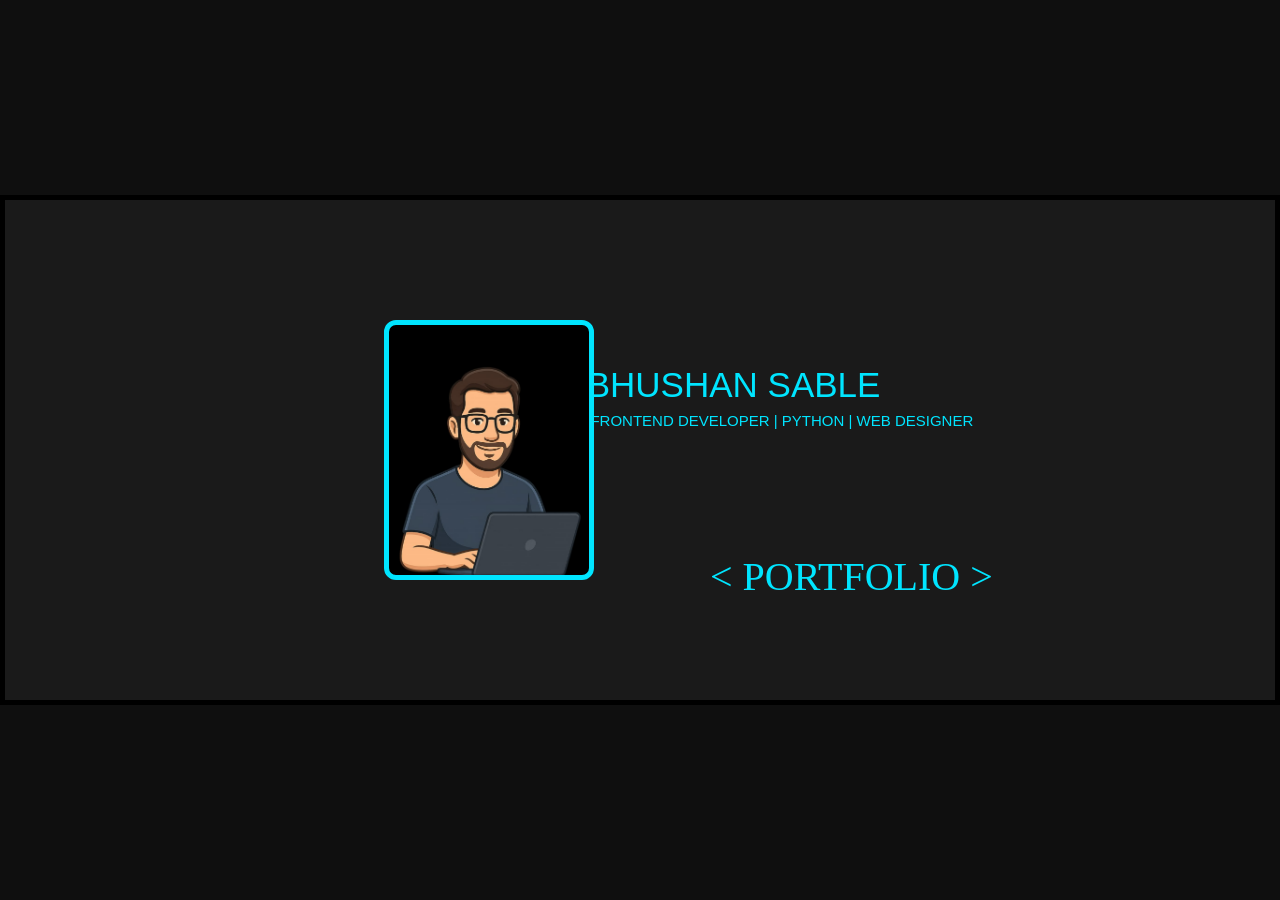
==== index.html @ 34807f57 "Add initial HTML structure and CSS styling for portfolio page - Created index.html with basic layout" ====
<!DOCTYPE html>
<html lang="en">
<head>
    <meta charset="UTF-8">
    <meta name="viewport" content="width=device-width, initial-scale=1.0">
    <title>PORTFOLIO</title>
    <link rel="stylesheet" href="style.css">
</head>
<body>
    <div id="outer">
        <div id="inner"></div>
        <p id="name">BHUSHAN SABLE</p>
        <p id="mywrokname">FRONTEND DEVELOPER | PYTHON | WEB DESIGNER </p>
        <a href="#"> < PORTFOLIO > </PORTFOLIO></a>

    </div>
    
</body>
</html>
---- style.css ----
body{
    display: flex;
    justify-content: center;
    align-items: center;
    height: 100vh;
    margin: 0;
    background-color: #0f0f0f;
}

#outer{
    height: 500px;
    width: 100%;
    border: 5px solid black;
    display: flex;
    justify-content: center;
    align-items: center;
    background-color: #1A1A1A;
}

#inner{
    height: 250px;
    width: 200px;
    border: 5px solid #00E5FF;
    border-radius: 12px;
    position: absolute;
    left: 30%;
    background-color: aqua;
    background-image: url(Image/outere\ logo.jpg);
    background-size: cover;
}

a{
    color: #00E5FF;
    font-size: 40px;
    font-family: impact;
    font-weight: 400px;
    position: absolute;
    left: 710px;
    bottom: 300px;
    text-decoration: none;
}

#name{
    color: #00E5FF;
    font-family: sans-serif;
    position: relative;
    left: 285px;
    top: -65px;
    font-size: 35px;

}
#mywrokname{
    color: #00E5FF;
    font-family: sans-serif;
    position: relative;
    left: -5px;
    top: -30px;
    font-size: 15px;


}
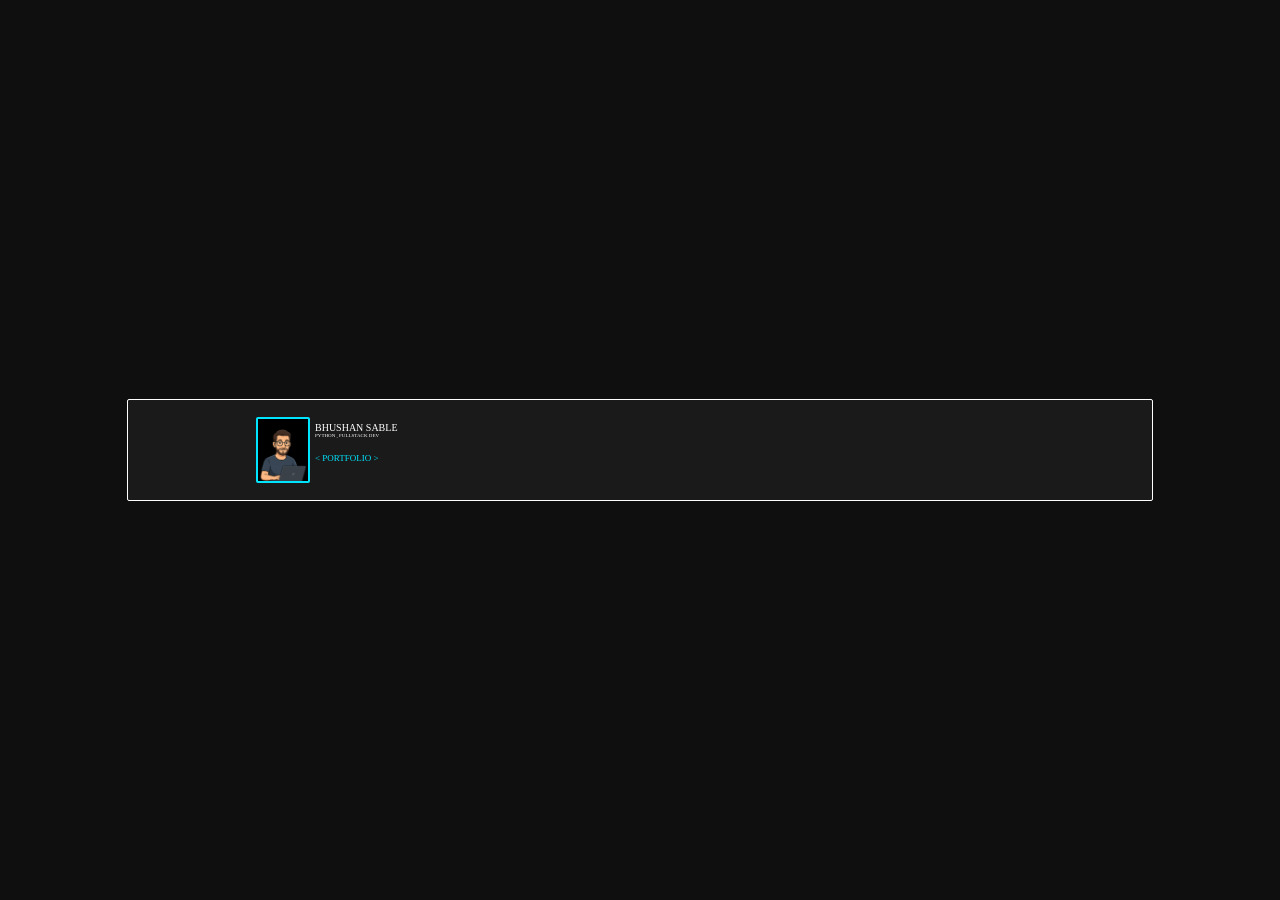
==== commit b05d8514: "Refactor HTML structure and clean up CSS styles for improved layout and readability" ====
--- a/index.html
+++ b/index.html
@@ -3,16 +3,26 @@
 <head>
     <meta charset="UTF-8">
     <meta name="viewport" content="width=device-width, initial-scale=1.0">
-    <title>PORTFOLIO</title>
+    <title>Document</title>
     <link rel="stylesheet" href="style.css">
 </head>
 <body>
-    <div id="outer">
-        <div id="inner"></div>
-        <p id="name">BHUSHAN SABLE</p>
-        <p id="mywrokname">FRONTEND DEVELOPER | PYTHON | WEB DESIGNER </p>
-        <a href="#"> < PORTFOLIO > </PORTFOLIO></a>
+    <div id="main">
+        <div id="outer">
+            <div id="inner">
+                <div id="image">
 
+                </div>
+                
+                <div class="text-box">
+                  <p id="name">BHUSHAN SABLE</p>
+                  <p id="work">PYTHON , FULLSTACK DEV</p>
+                  <p id="link"><a href="Portfolio"> < PORTFOLIO >  </PORTFOLIO></a></p>
+                </div>
+            
+
+            </div>
+        </div>
     </div>
     
 </body>
--- a/style.css
+++ b/style.css
@@ -1,61 +1,83 @@
-body{
+*{
+    color: white;
+    margin: 0%;
+}
+
+#main{
+    height: 100vh;
+    width: 100vw;
+    background-color: #0f0f0f;
     display: flex;
     justify-content: center;
     align-items: center;
-    height: 100vh;
-    margin: 0;
-    background-color: #0f0f0f;
 }
 
 #outer{
-    height: 500px;
-    width: 100%;
-    border: 5px solid black;
+    height: 100px;
+    width: 80vw;
+    border-radius: 2px;
+    border: 0.5px solid white;
+    background-color: #1A1A1A;
     display: flex;
     justify-content: center;
     align-items: center;
-    background-color: #1A1A1A;
+   
 }
+#inner{
+    height: 80px;
+    width: 60vw;
+    display: flex;
+    align-items: center;
 
-#inner{
-    height: 250px;
-    width: 200px;
-    border: 5px solid #00E5FF;
-    border-radius: 12px;
-    position: absolute;
-    left: 30%;
-    background-color: aqua;
+
+}
+#image{
+    height: 62px;
+    width: 50px;
+    border-radius: 2px;
+    border: 2px solid #00E5FF ;
+    background-color: blue;
     background-image: url(Image/outere\ logo.jpg);
     background-size: cover;
 }
 
-a{
-    color: #00E5FF;
-    font-size: 40px;
-    font-family: impact;
-    font-weight: 400px;
-    position: absolute;
-    left: 710px;
-    bottom: 300px;
-    text-decoration: none;
+.text-box {
+    display: flex;
+    flex-direction: column;
+    justify-content: center;
 }
 
 #name{
+    font-size: 10px;
+    align-items: center;
+    position: relative;
+    bottom: 15px;
+    left: 5px;
+}
+
+#work {
+    font-size: 5px;
+    position: relative;
+    bottom: 15px;
+    left: 5px;
+}
+
+#link{
+    font-size: 9px;
+    position: relative;
+    left: 5px;
+   
+}
+a{
+     text-decoration: none;
     color: #00E5FF;
-    font-family: sans-serif;
-    position: relative;
-    left: 285px;
-    top: -65px;
-    font-size: 35px;
+}
 
+@keyframes textColor{
+    from{color:  #00E5FF;}
+    to {color:  red;}
 }
-#mywrokname{
-    color: #00E5FF;
-    font-family: sans-serif;
-    position: relative;
-    left: -5px;
-    top: -30px;
-    font-size: 15px;
 
-
+a:hover{
+      animation:  textColor 1s 0s ease-in infinite;
 }
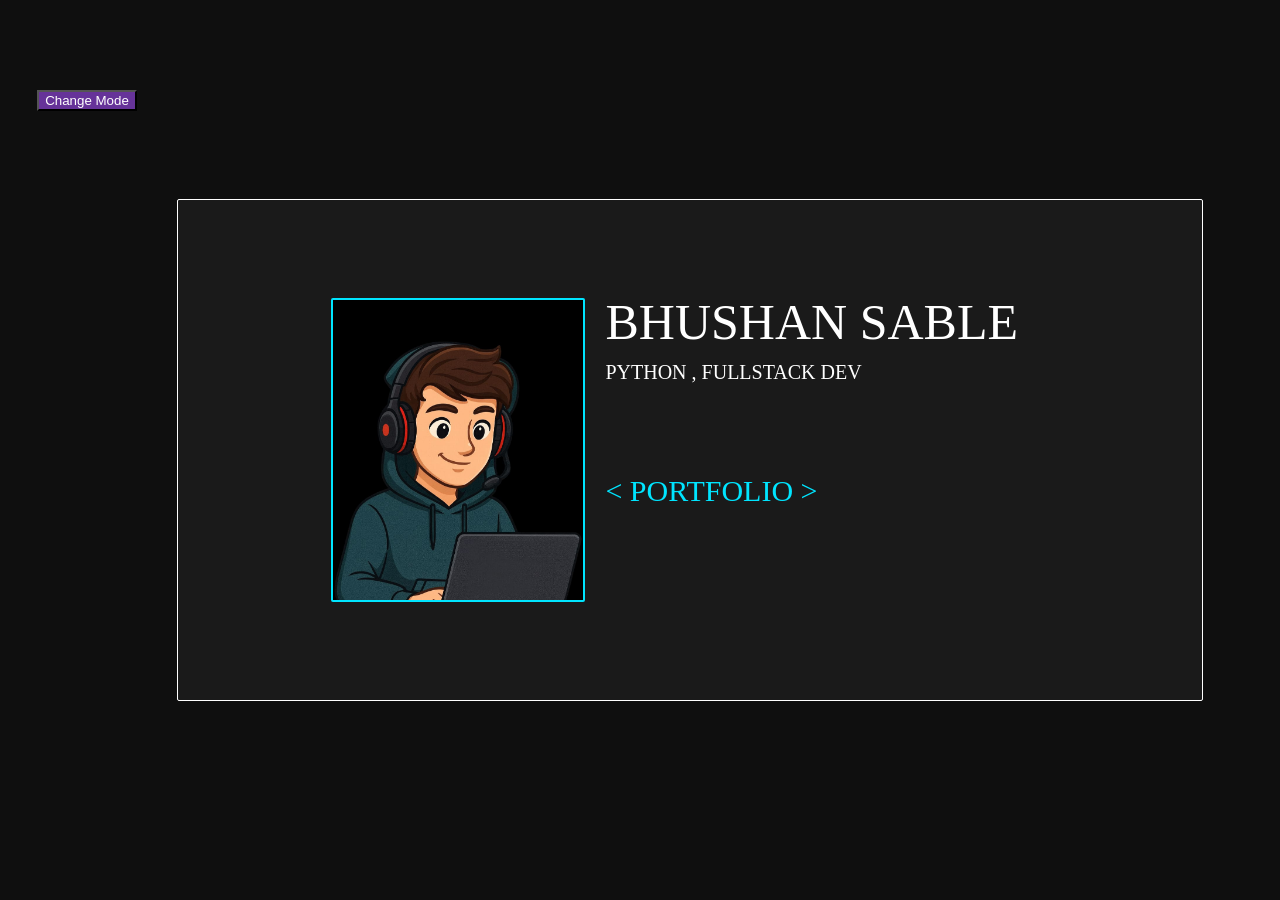
==== commit 5f019ab0: "Add toggle button for light/dark mode functionality and style adjustments" ====
--- a/index.html
+++ b/index.html
@@ -8,6 +8,7 @@
 </head>
 <body>
     <div id="main">
+        <button id="Mode">Change Mode</button>
         <div id="outer">
             <div id="inner">
                 <div id="image">
@@ -24,6 +25,6 @@
             </div>
         </div>
     </div>
-    
+ <script src="fist.js"></script>
 </body>
 </html>
--- a/style.css
+++ b/style.css
@@ -3,18 +3,34 @@
     margin: 0%;
 }
 
+/* this  is the main container */
+
 #main{
     height: 100vh;
-    width: 100vw;
+    width: 100%;
     background-color: #0f0f0f;
     display: flex;
     justify-content: center;
     align-items: center;
 }
 
+
+#Mode{
+    position: relative;
+    bottom:350px;
+    right: 40px;
+    color: white;
+    background-color: rebeccapurple;
+    
+}
+
+
+/*  this is the outer box  */
+
+
 #outer{
-    height: 100px;
-    width: 80vw;
+    height: 500px;
+    width: 80%;
     border-radius: 2px;
     border: 0.5px solid white;
     background-color: #1A1A1A;
@@ -23,56 +39,67 @@
     align-items: center;
    
 }
+
+/*  this is the inner box  */
 #inner{
-    height: 80px;
-    width: 60vw;
+    height: 300px;
+    width: 70%;
     display: flex;
     align-items: center;
 
 
 }
+
+/*  this is the image  */
 #image{
-    height: 62px;
-    width: 50px;
+    height: 300px;
+    width: 250px;
     border-radius: 2px;
     border: 2px solid #00E5FF ;
     background-color: blue;
-    background-image: url(Image/outere\ logo.jpg);
+    background-image: url(Image/new\ outerlogo.jpeg);
     background-size: cover;
 }
 
+/*  this is the text box  */
 .text-box {
     display: flex;
     flex-direction: column;
     justify-content: center;
 }
 
+/*  this is the name, work and link  */
 #name{
-    font-size: 10px;
+    font-size: 50px;
     align-items: center;
     position: relative;
-    bottom: 15px;
-    left: 5px;
+    bottom: 100px;
+    left: 20px;
 }
 
+/*  this is the work  */
 #work {
-    font-size: 5px;
+    font-size: 20px;
     position: relative;
-    bottom: 15px;
-    left: 5px;
+    bottom: 90px;
+    left: 20px;
 }
 
+
+/* this is the link  */
 #link{
-    font-size: 9px;
+    font-size: 30px;
     position: relative;
-    left: 5px;
+    left: 20px;
    
 }
+
+/*  this is A link  */
 a{
      text-decoration: none;
     color: #00E5FF;
 }
-
+/*  this is A link animation  */
 @keyframes textColor{
     from{color:  #00E5FF;}
     to {color:  red;}
@@ -80,4 +107,78 @@
 
 a:hover{
       animation:  textColor 1s 0s ease-in infinite;
+}
+
+
+/*  start of media query  */
+
+@media (max-width: 480px) {
+
+#Mode {
+       display: none;
+    }
+    
+#outer {
+    height: 100%;
+    width: 80%;
+    border-radius: 2px;
+    border: 0.5px solid white;
+    background-color: #1A1A1A;
+    display: flex;
+    justify-content: center;
+    align-items: center;
+}
+
+
+#inner {
+    height: 90%;
+    width: 90%;
+    display: flex;
+    align-items: center;
+}
+
+
+#image {
+    height: 280px;
+    width: 600px;
+    position: relative;
+    bottom: 200px;
+    left: 30px;
+    border-radius: 2px;
+    border: 2px solid #00E5FF;
+    background-color: blue;
+    background-size: cover;
+    padding-right: 200px;
+}
+
+.text-box {
+    display: flex;
+    justify-content: center;
+    position: relative;
+    top: 160px;
+    height: 400px;
+    width: 100%;
+    right: 180px;
+}
+
+#name {
+        position: relative;
+        top: 1px;
+        font-size: 40px;
+    }
+
+
+#work {
+    font-size: 20px;
+    position: relative;
+    top: 10px;
+    right: 70px;
+}
+
+#link {
+    font-size: 40px;
+    position: relative;
+    top: 20px;
+    right: 180px;
+}
 }
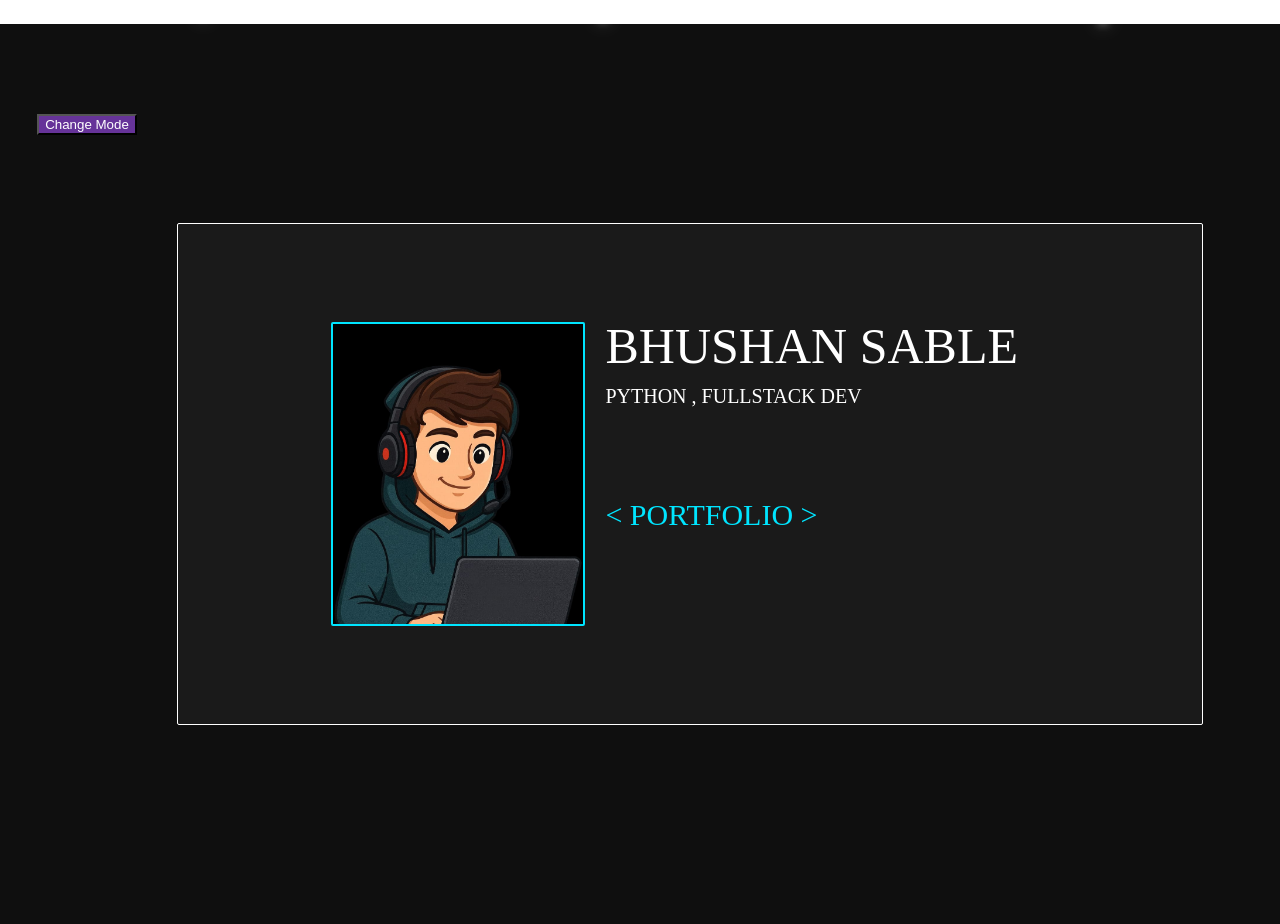
==== commit 1f3a4282: "Add shooting star animations and update mode toggle functionality" ====
--- a/index.html
+++ b/index.html
@@ -7,7 +7,12 @@
     <link rel="stylesheet" href="style.css">
 </head>
 <body>
+    <div id="star1"></div>
+    <div id="star2"></div>
+    <div id="star3"></div>
+    <div id="star4"></div>
     <div id="main">
+       
         <button id="Mode">Change Mode</button>
         <div id="outer">
             <div id="inner">
--- a/style.css
+++ b/style.css
@@ -2,6 +2,70 @@
     color: white;
     margin: 0%;
 }
+
+@keyframes shootingstar {
+    to{transform: translate(300px,800px)}
+}
+
+#star1{
+    height: 6px;
+    width: 6px;
+    border-radius: 50%;
+    box-shadow: 0 0 10px white, 0 0 20px white;
+    background-color: white;
+    position: relative;
+    top: 1px;
+    animation:shootingstar 1.5s 0s linear infinite;
+}
+
+@keyframes shootingstar1 {
+    to{transform: translate(300px,800px)}
+}
+#star2{
+    height: 6px;
+    width: 6px;
+    border-radius: 50%;
+    box-shadow: 0 0 10px white, 0 0 20px white;
+    background-color: white;
+    position: relative;
+    top: 5px;
+    left: 200px;
+    animation:shootingstar1 1.5s 2s linear infinite;
+}
+
+@keyframes shootingstar2 {
+    to{transform: translate(300px,800px)}
+}
+
+#star3{
+    height: 6px;
+    width: 6px;
+    border-radius: 50%;
+    box-shadow: 0 0 10px white, 0 0 20px white;
+    background-color: white;
+    position: relative;
+    top: 2px;
+    left: 600px;
+    animation:shootingstar2 1.5s 4s linear infinite;
+}
+
+@keyframes shootingstar3 {
+    to{transform: translate(300px,800px)}
+}
+#star4{
+    height: 6px;
+    width: 6px;
+    border-radius: 50%;
+    box-shadow: 0 0 10px white, 0 0 20px white;
+    background-color: white;
+    position: relative;
+    top: -1px;
+    left: 1100px;
+    animation:shootingstar 1.5s 6s linear infinite;
+}
+
+
+
 
 /* this  is the main container */
 
@@ -108,6 +172,7 @@
 a:hover{
       animation:  textColor 1s 0s ease-in infinite;
 }
+
 
 
 /*  start of media query  */
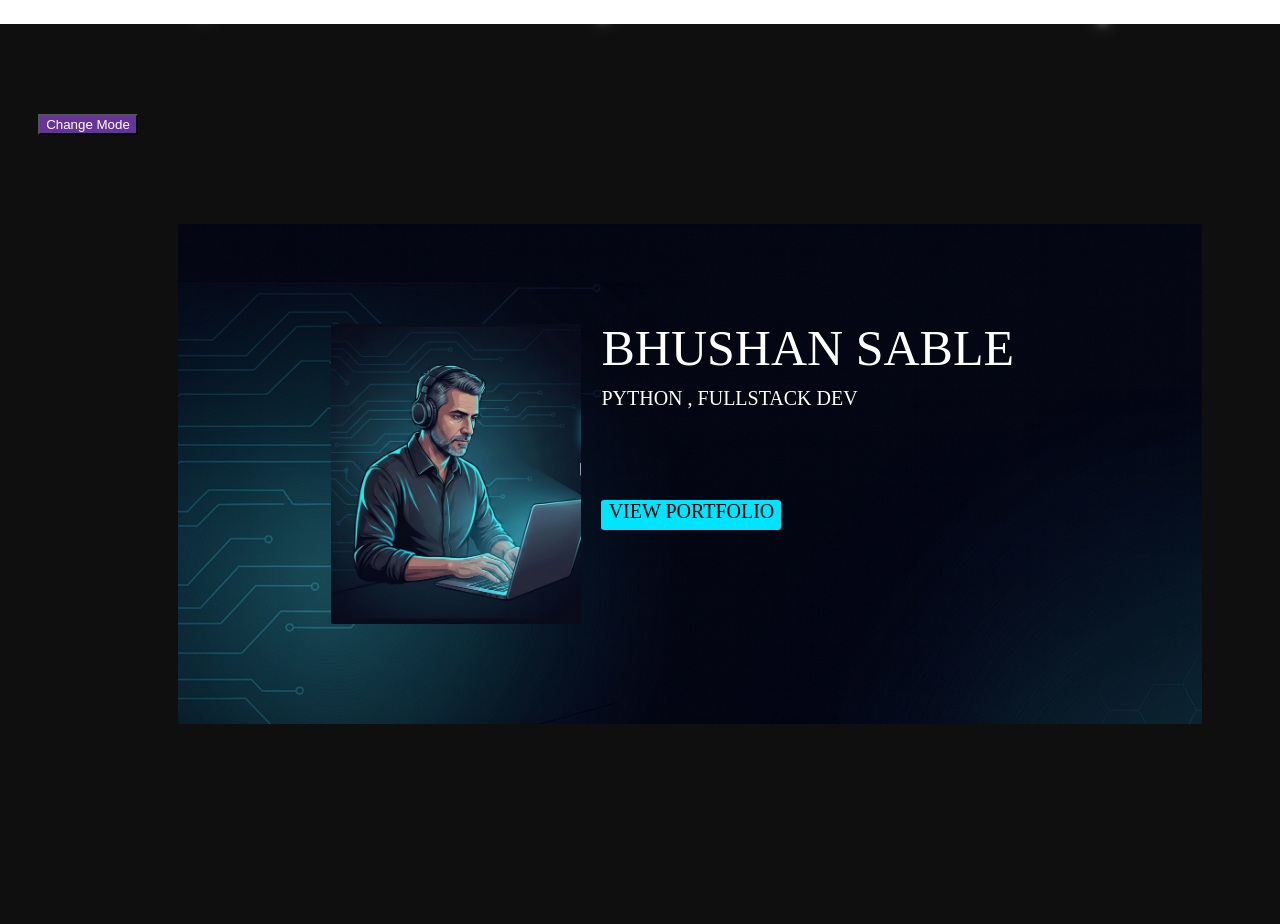
==== commit 2973aa16: "Refactor code structure for improved readability and maintainability" ====
--- a/index.html
+++ b/index.html
@@ -23,7 +23,7 @@
                 <div class="text-box">
                   <p id="name">BHUSHAN SABLE</p>
                   <p id="work">PYTHON , FULLSTACK DEV</p>
-                  <p id="link"><a href="Portfolio"> < PORTFOLIO >  </PORTFOLIO></a></p>
+                  <div id="link"><a href="Portfolio"> VIEW PORTFOLIO   </PORTFOLIO></a></div>
                 </div>
             
 
--- a/style.css
+++ b/style.css
@@ -15,7 +15,7 @@
     background-color: white;
     position: relative;
     top: 1px;
-    animation:shootingstar 1.5s 0s linear infinite;
+    animation:shootingstar 1.5s 1s linear infinite;
 }
 
 @keyframes shootingstar1 {
@@ -30,7 +30,7 @@
     position: relative;
     top: 5px;
     left: 200px;
-    animation:shootingstar1 1.5s 2s linear infinite;
+    animation:shootingstar1 1.5s 6s linear infinite;
 }
 
 @keyframes shootingstar2 {
@@ -61,7 +61,7 @@
     position: relative;
     top: -1px;
     left: 1100px;
-    animation:shootingstar 1.5s 6s linear infinite;
+    animation:shootingstar 1.5s 2s linear infinite;
 }
 
 
@@ -96,11 +96,13 @@
     height: 500px;
     width: 80%;
     border-radius: 2px;
-    border: 0.5px solid white;
+  
     background-color: #1A1A1A;
     display: flex;
     justify-content: center;
     align-items: center;
+    background-image: url(Image/file_00000000d5f871fa9829c1c8d297de5d.png);
+    background-size: cover;
    
 }
 
@@ -119,9 +121,9 @@
     height: 300px;
     width: 250px;
     border-radius: 2px;
-    border: 2px solid #00E5FF ;
+   
     background-color: blue;
-    background-image: url(Image/new\ outerlogo.jpeg);
+    background-image: url(Image/IMG_20251208_215721.jpg);
     background-size: cover;
 }
 
@@ -152,16 +154,22 @@
 
 /* this is the link  */
 #link{
-    font-size: 30px;
+    font-size: 20px;
     position: relative;
     left: 20px;
+    height: 30px;
+    width: 180px;
+    border-radius: 3px;
+    background-color: #00E5FF;
+    text-align: center;
+
    
 }
 
 /*  this is A link  */
 a{
      text-decoration: none;
-    color: #00E5FF;
+    color: black;
 }
 /*  this is A link animation  */
 @keyframes textColor{
@@ -178,10 +186,16 @@
 /*  start of media query  */
 
 @media (max-width: 480px) {
-
+    html, body {
+    overflow: hidden;
+}
+#outer {
+    overflow: hidden;
+}
 #Mode {
        display: none;
     }
+
     
 #outer {
     height: 100%;
@@ -220,7 +234,7 @@
     display: flex;
     justify-content: center;
     position: relative;
-    top: 160px;
+    top: 100px;
     height: 400px;
     width: 100%;
     right: 180px;
@@ -241,9 +255,12 @@
 }
 
 #link {
-    font-size: 40px;
+    font-size: 20px;
     position: relative;
     top: 20px;
     right: 180px;
+    height: 30px;
+    width: 170px;
+    
 }
 }
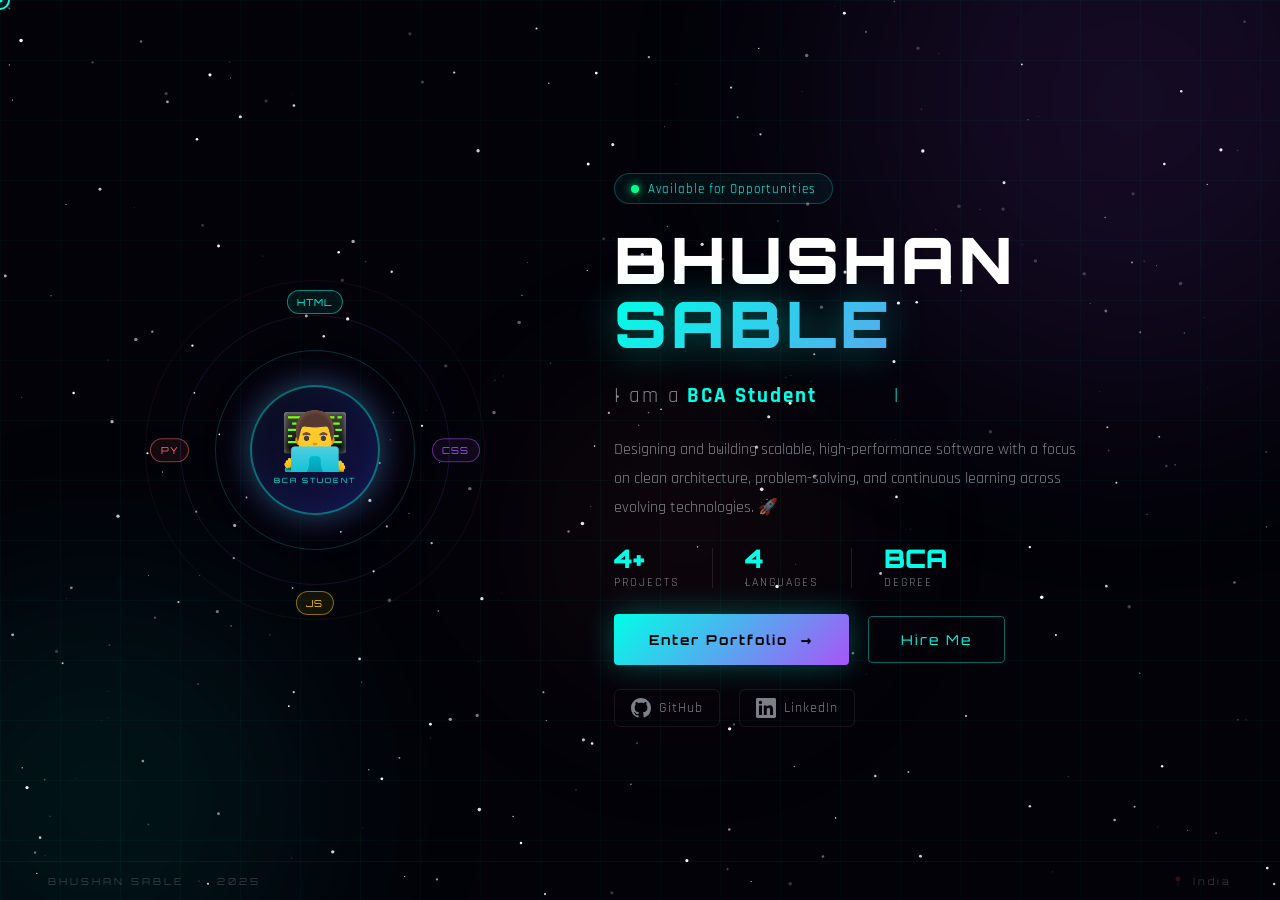
==== commit 8bfaa7e0: "change fill name" ====
--- a/index.html
+++ b/index.html
@@ -1,35 +1,136 @@
 <!DOCTYPE html>
 <html lang="en">
 <head>
-    <meta charset="UTF-8">
-    <meta name="viewport" content="width=device-width, initial-scale=1.0">
-    <title>Document</title>
-    <link rel="stylesheet" href="style.css">
+<meta charset="UTF-8">
+<meta name="viewport" content="width=device-width, initial-scale=1.0">
+<title>Bhushan Sable</title>
+<link href="https://fonts.googleapis.com/css2?family=Orbitron:wght@400;700;900&family=Rajdhani:wght@300;400;600;700&display=swap" rel="stylesheet">
+<link rel="stylesheet" href="landing.css">
 </head>
 <body>
-    <div id="star1"></div>
-    <div id="star2"></div>
-    <div id="star3"></div>
-    <div id="star4"></div>
-    <div id="main">
-       
-        <button id="Mode">Change Mode</button>
-        <div id="outer">
-            <div id="inner">
-                <div id="image">
 
-                </div>
-                
-                <div class="text-box">
-                  <p id="name">BHUSHAN SABLE</p>
-                  <p id="work">PYTHON , FULLSTACK DEV</p>
-                  <div id="link"><a href="Portfolio"> VIEW PORTFOLIO   </PORTFOLIO></a></div>
-                </div>
-            
+<!-- Custom Cursor -->
+<div id="cursor"></div>
+<div id="cursor-dot"></div>
 
-            </div>
-        </div>
+<!-- Star Canvas -->
+<canvas id="starfield"></canvas>
+
+<!-- Nebula Blobs -->
+<div class="nebula n1"></div>
+<div class="nebula n2"></div>
+<div class="nebula n3"></div>
+
+<!-- Grid Overlay -->
+<div class="grid-overlay"></div>
+
+<!-- Floating Particles -->
+<div class="particles" id="particles"></div>
+
+<!-- ═══ MAIN CONTENT ═══ -->
+<main class="landing-main">
+
+  <!-- LEFT: Avatar / Visual -->
+  <div class="left-col">
+    <div class="avatar-container">
+      <div class="orbit-ring ring1"></div>
+      <div class="orbit-ring ring2"></div>
+      <div class="orbit-ring ring3"></div>
+      <div class="avatar-glow"></div>
+      <div class="avatar-box">
+        <div class="avatar-emoji">👨‍💻</div>
+        <div class="avatar-label">BCA STUDENT</div>
+      </div>
+      <!-- Orbiting Badges -->
+      <div class="badge b1">HTML</div>
+      <div class="badge b2">CSS</div>
+      <div class="badge b3">JS</div>
+      <div class="badge b4">PY</div>
     </div>
- <script src="fist.js"></script>
+  </div>
+
+  <!-- RIGHT: Text Content -->
+  <div class="right-col">
+
+    <!-- Status Badge -->
+    <div class="status-badge">
+      <span class="pulse-dot"></span>
+      Available for Opportunities
+    </div>
+
+    <!-- Name -->
+    <h1 class="name-title">
+      <span class="name-line">BHUSHAN</span>
+      <span class="name-line accent">SABLE</span>
+    </h1>
+
+    <!-- Animated Role -->
+    <div class="role-wrapper">
+      <span class="role-static">I am a </span>
+      <span class="role-dynamic" id="roleText"></span>
+      <span class="cursor-blink">|</span>
+    </div>
+
+    <!-- Description -->
+    <p class="desc">
+     Designing and building scalable, high-performance software with a focus on clean architecture, problem-solving, and continuous learning across evolving technologies. 🚀
+    </p>
+
+    <!-- Stats Row -->
+    <div class="stats-row">
+      <div class="stat">
+        <span class="stat-num">4+</span>
+        <span class="stat-label">Projects</span>
+      </div>
+      <div class="stat-divider"></div>
+      <div class="stat">
+        <span class="stat-num">4</span>
+        <span class="stat-label">Languages</span>
+      </div>
+      <div class="stat-divider"></div>
+      <div class="stat">
+        <span class="stat-num">BCA</span>
+        <span class="stat-label">Degree</span>
+      </div>
+    </div>
+
+    <!-- CTA Buttons -->
+    <div class="cta-row">
+      <a href="main.html" class="btn-primary" id="enterBtn">
+        <span class="btn-text">Enter Portfolio</span>
+        <span class="btn-icon">→</span>
+        <div class="btn-shine"></div>
+      </a>
+      <a href="mailto:bhushansable9876@gmail.com" class="btn-secondary">
+        Hire Me
+      </a>
+    </div>
+
+    <!-- Social Links -->
+    <div class="socials">
+      <a href="https://github.com/bhushansable" target="_blank" class="social-link">
+        <svg width="20" height="20" viewBox="0 0 24 24" fill="currentColor">
+          <path d="M12 0C5.37 0 0 5.37 0 12c0 5.31 3.435 9.795 8.205 11.385.6.105.825-.255.825-.57 0-.285-.015-1.23-.015-2.235-3.015.555-3.795-.735-4.035-1.41-.135-.345-.72-1.41-1.23-1.695-.42-.225-1.02-.78-.015-.795.945-.015 1.62.87 1.845 1.23 1.08 1.815 2.805 1.305 3.495.99.105-.78.42-1.305.765-1.605-2.67-.3-5.46-1.335-5.46-5.925 0-1.305.465-2.385 1.23-3.225-.12-.3-.54-1.53.12-3.18 0 0 1.005-.315 3.3 1.23.96-.27 1.98-.405 3-.405s2.04.135 3 .405c2.295-1.56 3.3-1.23 3.3-1.23.66 1.65.24 2.88.12 3.18.765.84 1.23 1.905 1.23 3.225 0 4.605-2.805 5.625-5.475 5.925.435.375.81 1.095.81 2.22 0 1.605-.015 2.895-.015 3.3 0 .315.225.69.825.57A12.02 12.02 0 0 0 24 12c0-6.63-5.37-12-12-12z"/>
+        </svg>
+        GitHub
+      </a>
+      <a href="https://www.linkedin.com/in/bhushan-sable-937256384?utm_source=share_via&utm_content=profile&utm_medium=member_android" target="_blank" class="social-link">
+        <svg width="20" height="20" viewBox="0 0 24 24" fill="currentColor">
+          <path d="M20.447 20.452h-3.554v-5.569c0-1.328-.027-3.037-1.852-3.037-1.853 0-2.136 1.445-2.136 2.939v5.667H9.351V9h3.414v1.561h.046c.477-.9 1.637-1.85 3.37-1.85 3.601 0 4.267 2.37 4.267 5.455v6.286zM5.337 7.433a2.062 2.062 0 0 1-2.063-2.065 2.064 2.064 0 1 1 2.063 2.065zm1.782 13.019H3.555V9h3.564v11.452zM22.225 0H1.771C.792 0 0 .774 0 1.729v20.542C0 23.227.792 24 1.771 24h20.451C23.2 24 24 23.227 24 22.271V1.729C24 .774 23.2 0 22.222 0h.003z"/>
+        </svg>
+        LinkedIn
+      </a>
+    </div>
+
+  </div>
+</main>
+
+<!-- Bottom Bar -->
+<div class="bottom-bar">
+  <span>BHUSHAN SABLE &nbsp;·&nbsp; 2025</span>
+  <span class="location">📍 India</span>
+</div>
+
+<script src="landing.js"></script>
 </body>
 </html>
--- a/landing.css
+++ b/landing.css
@@ -0,0 +1,645 @@
+/* ════════════════════════════════════
+   BHUSHAN SABLE — LANDING PAGE
+   landing.css
+════════════════════════════════════ */
+
+:root {
+  --accent:  #00ffe7;
+  --accent2: #a855f7;
+  --accent3: #ff6b6b;
+  --bg:      #020208;
+  --bg2:     #080818;
+  --text:    #e2e8f0;
+  --text-dim: rgba(226,232,240,0.55);
+}
+
+*, *::before, *::after {
+  margin: 0; padding: 0;
+  box-sizing: border-box;
+}
+
+html, body {
+  width: 100%; height: 100%;
+  overflow: hidden;
+}
+
+body {
+  background: var(--bg);
+  color: var(--text);
+  font-family: 'Rajdhani', sans-serif;
+  cursor: none;
+}
+
+/* ── CURSOR ── */
+#cursor {
+  position: fixed;
+  width: 20px; height: 20px;
+  border: 2px solid var(--accent);
+  border-radius: 50%;
+  pointer-events: none;
+  z-index: 9999;
+  transform: translate(-50%,-50%);
+  transition: transform 0.15s ease, background 0.2s, width 0.2s, height 0.2s;
+}
+#cursor-dot {
+  position: fixed;
+  width: 5px; height: 5px;
+  background: var(--accent);
+  border-radius: 50%;
+  pointer-events: none;
+  z-index: 9999;
+  transform: translate(-50%,-50%);
+  box-shadow: 0 0 8px var(--accent);
+}
+
+/* ── STARFIELD ── */
+#starfield {
+  position: fixed;
+  inset: 0;
+  z-index: 0;
+  pointer-events: none;
+}
+
+/* ── NEBULAS ── */
+.nebula {
+  position: fixed;
+  border-radius: 50%;
+  filter: blur(90px);
+  pointer-events: none;
+  z-index: 0;
+}
+.n1 {
+  width: 700px; height: 700px;
+  background: radial-gradient(circle, rgba(168,85,247,0.15), transparent);
+  top: -250px; right: -200px;
+}
+.n2 {
+  width: 500px; height: 500px;
+  background: radial-gradient(circle, rgba(0,255,231,0.10), transparent);
+  bottom: -150px; left: -150px;
+}
+.n3 {
+  width: 350px; height: 350px;
+  background: radial-gradient(circle, rgba(255,107,107,0.08), transparent);
+  top: 40%; left: 40%;
+}
+
+/* ── GRID OVERLAY ── */
+.grid-overlay {
+  position: fixed;
+  inset: 0;
+  z-index: 1;
+  background-image:
+    linear-gradient(rgba(0,255,231,0.03) 1px, transparent 1px),
+    linear-gradient(90deg, rgba(0,255,231,0.03) 1px, transparent 1px);
+  background-size: 60px 60px;
+  pointer-events: none;
+}
+
+/* ── PARTICLES ── */
+.particles {
+  position: fixed;
+  inset: 0;
+  z-index: 1;
+  pointer-events: none;
+}
+.particle {
+  position: absolute;
+  border-radius: 50%;
+  animation: particle-float linear infinite;
+  opacity: 0;
+}
+@keyframes particle-float {
+  0%   { transform: translateY(100vh) scale(0); opacity: 0; }
+  10%  { opacity: 1; }
+  90%  { opacity: 0.6; }
+  100% { transform: translateY(-10vh) scale(1); opacity: 0; }
+}
+
+/* ── MAIN LAYOUT ── */
+.landing-main {
+  position: relative;
+  z-index: 10;
+  width: 100%;
+  height: 100vh;
+  display: grid;
+  grid-template-columns: 1fr 1.2fr;
+  align-items: center;
+  max-width: 1300px;
+  margin: 0 auto;
+  padding: 2rem 4rem;
+  gap: 3rem;
+}
+
+/* ════════════════════════════════════
+   LEFT COL — AVATAR
+════════════════════════════════════ */
+.left-col {
+  display: flex;
+  justify-content: center;
+  align-items: center;
+}
+
+.avatar-container {
+  position: relative;
+  width: 340px;
+  height: 340px;
+  display: flex;
+  align-items: center;
+  justify-content: center;
+}
+
+/* Orbit Rings */
+.orbit-ring {
+  position: absolute;
+  border-radius: 50%;
+  border: 1px solid rgba(0,255,231,0.12);
+  animation: ring-spin linear infinite;
+}
+.ring1 { width: 200px; height: 200px; animation-duration: 12s; border-color: rgba(0,255,231,0.2); }
+.ring2 { width: 270px; height: 270px; animation-duration: 20s; animation-direction: reverse; border-color: rgba(168,85,247,0.15); }
+.ring3 { width: 340px; height: 340px; animation-duration: 30s; border-color: rgba(255,107,107,0.08); }
+
+@keyframes ring-spin {
+  from { transform: rotate(0deg); }
+  to   { transform: rotate(360deg); }
+}
+
+/* Avatar Box */
+.avatar-glow {
+  position: absolute;
+  width: 140px; height: 140px;
+  border-radius: 50%;
+  background: radial-gradient(circle, rgba(0,255,231,0.3), rgba(168,85,247,0.2), transparent);
+  filter: blur(20px);
+  animation: glow-pulse 3s ease-in-out infinite alternate;
+}
+@keyframes glow-pulse {
+  from { transform: scale(1);   opacity: 0.7; }
+  to   { transform: scale(1.3); opacity: 1;   }
+}
+
+.avatar-box {
+  position: relative;
+  width: 130px; height: 130px;
+  border-radius: 50%;
+  background: linear-gradient(135deg, #0a0a1a, #12124a);
+  border: 2px solid rgba(0,255,231,0.4);
+  display: flex;
+  flex-direction: column;
+  align-items: center;
+  justify-content: center;
+  gap: 4px;
+  box-shadow:
+    0 0 30px rgba(0,255,231,0.2),
+    0 0 60px rgba(168,85,247,0.1),
+    inset 0 0 30px rgba(0,255,231,0.05);
+  animation: avatar-float 5s ease-in-out infinite;
+  z-index: 5;
+}
+@keyframes avatar-float {
+  0%,100% { transform: translateY(0); }
+  50%     { transform: translateY(-15px); }
+}
+
+.avatar-emoji { font-size: 3.5rem; line-height: 1; }
+.avatar-label {
+  font-family: 'Orbitron', monospace;
+  font-size: 0.45rem;
+  letter-spacing: 2px;
+  color: var(--accent);
+  text-align: center;
+}
+
+/* Orbiting Skill Badges */
+.badge {
+  position: absolute;
+  font-family: 'Orbitron', monospace;
+  font-size: 0.6rem;
+  letter-spacing: 1px;
+  padding: 0.3rem 0.6rem;
+  border-radius: 20px;
+  border: 1px solid rgba(0,255,231,0.4);
+  background: rgba(0,255,231,0.08);
+  color: var(--accent);
+  white-space: nowrap;
+  pointer-events: none;
+}
+.b1 { top: 10px;  left: 50%; transform: translateX(-50%); border-color: rgba(0,255,231,0.5); }
+.b2 { right: 5px; top: 50%;  transform: translateY(-50%); border-color: rgba(168,85,247,0.5); color: var(--accent2); background: rgba(168,85,247,0.08); }
+.b3 { bottom: 5px; left: 50%; transform: translateX(-50%); border-color: rgba(255,200,0,0.5);  color: #ffc800; background: rgba(255,200,0,0.08); }
+.b4 { left: 5px; top: 50%; transform: translateY(-50%); border-color: rgba(255,107,107,0.5); color: var(--accent3); background: rgba(255,107,107,0.08); }
+
+/* ════════════════════════════════════
+   RIGHT COL — TEXT
+════════════════════════════════════ */
+.right-col {
+  display: flex;
+  flex-direction: column;
+  gap: 1.5rem;
+}
+
+/* Status Badge */
+.status-badge {
+  display: inline-flex;
+  align-items: center;
+  gap: 0.6rem;
+  padding: 0.4rem 1rem;
+  border: 1px solid rgba(0,255,231,0.25);
+  border-radius: 30px;
+  font-size: 0.8rem;
+  letter-spacing: 1px;
+  color: var(--accent);
+  width: fit-content;
+  background: rgba(0,255,231,0.05);
+  animation: fadeSlideIn 0.8s ease both 0.2s;
+}
+.pulse-dot {
+  width: 8px; height: 8px;
+  border-radius: 50%;
+  background: #00ff88;
+  box-shadow: 0 0 8px #00ff88;
+  animation: pulse-dot 1.5s ease-in-out infinite;
+}
+@keyframes pulse-dot {
+  0%,100% { transform: scale(1); opacity: 1; }
+  50%     { transform: scale(1.5); opacity: 0.6; }
+}
+
+/* Name */
+.name-title {
+  display: flex;
+  flex-direction: column;
+  line-height: 1;
+  animation: fadeSlideIn 0.8s ease both 0.4s;
+}
+.name-line {
+  font-family: 'Orbitron', monospace;
+  font-size: clamp(2.8rem, 5vw, 5rem);
+  font-weight: 900;
+  letter-spacing: 4px;
+  color: #fff;
+}
+.name-line.accent {
+  background: linear-gradient(135deg, var(--accent), var(--accent2));
+  -webkit-background-clip: text;
+  -webkit-text-fill-color: transparent;
+  background-clip: text;
+  filter: drop-shadow(0 0 20px rgba(0,255,231,0.4));
+}
+
+/* Role Typing */
+.role-wrapper {
+  display: flex;
+  align-items: center;
+  gap: 0.4rem;
+  font-size: 1.3rem;
+  letter-spacing: 2px;
+  color: var(--text-dim);
+  animation: fadeSlideIn 0.8s ease both 0.6s;
+  min-height: 2rem;
+}
+.role-static { color: var(--text-dim); }
+.role-dynamic {
+  color: var(--accent);
+  font-weight: 700;
+  min-width: 200px;
+}
+.cursor-blink {
+  color: var(--accent);
+  animation: blink 1s step-end infinite;
+}
+@keyframes blink {
+  0%,100% { opacity: 1; }
+  50%     { opacity: 0; }
+}
+
+/* Description */
+.desc {
+  font-size: 1rem;
+  color: var(--text-dim);
+  line-height: 1.8;
+  max-width: 480px;
+  animation: fadeSlideIn 0.8s ease both 0.7s;
+}
+
+/* Stats */
+.stats-row {
+  display: flex;
+  align-items: center;
+  gap: 2rem;
+  animation: fadeSlideIn 0.8s ease both 0.8s;
+}
+.stat {
+  display: flex;
+  flex-direction: column;
+  gap: 0.2rem;
+}
+.stat-num {
+  font-family: 'Orbitron', monospace;
+  font-size: 1.6rem;
+  font-weight: 900;
+  color: var(--accent);
+  line-height: 1;
+}
+.stat-label {
+  font-size: 0.75rem;
+  letter-spacing: 2px;
+  color: var(--text-dim);
+  text-transform: uppercase;
+}
+.stat-divider {
+  width: 1px;
+  height: 40px;
+  background: rgba(255,255,255,0.1);
+}
+
+/* CTA Buttons */
+.cta-row {
+  display: flex;
+  align-items: center;
+  gap: 1.2rem;
+  animation: fadeSlideIn 0.8s ease both 0.9s;
+  flex-wrap: wrap;
+}
+
+.btn-primary {
+  position: relative;
+  display: inline-flex;
+  align-items: center;
+  gap: 0.8rem;
+  padding: 0.9rem 2.2rem;
+  background: linear-gradient(135deg, var(--accent), var(--accent2));
+  color: #000;
+  font-family: 'Orbitron', monospace;
+  font-size: 0.85rem;
+  font-weight: 700;
+  letter-spacing: 2px;
+  text-decoration: none;
+  border-radius: 4px;
+  overflow: hidden;
+  cursor: none;
+  transition: transform 0.3s ease, box-shadow 0.3s ease;
+  box-shadow: 0 0 30px rgba(0,255,231,0.3);
+}
+.btn-primary:hover {
+  transform: translateY(-3px) scale(1.04);
+  box-shadow: 0 10px 40px rgba(0,255,231,0.5);
+}
+.btn-shine {
+  position: absolute;
+  top: 0; left: -100%;
+  width: 60%; height: 100%;
+  background: linear-gradient(90deg, transparent, rgba(255,255,255,0.3), transparent);
+  animation: shine 3s ease-in-out infinite;
+}
+@keyframes shine {
+  0%   { left: -100%; }
+  50%  { left: 150%; }
+  100% { left: 150%; }
+}
+.btn-icon {
+  font-size: 1.1rem;
+  transition: transform 0.3s;
+}
+.btn-primary:hover .btn-icon { transform: translateX(4px); }
+
+.btn-secondary {
+  display: inline-flex;
+  align-items: center;
+  padding: 0.9rem 2rem;
+  border: 1.5px solid rgba(0,255,231,0.4);
+  color: var(--accent);
+  font-family: 'Orbitron', monospace;
+  font-size: 0.85rem;
+  letter-spacing: 2px;
+  text-decoration: none;
+  border-radius: 4px;
+  cursor: none;
+  transition: all 0.3s ease;
+  position: relative;
+  overflow: hidden;
+}
+.btn-secondary::before {
+  content: '';
+  position: absolute;
+  inset: 0;
+  background: rgba(0,255,231,0.08);
+  transform: scaleX(0);
+  transform-origin: left;
+  transition: transform 0.3s ease;
+}
+.btn-secondary:hover::before { transform: scaleX(1); }
+.btn-secondary:hover {
+  border-color: var(--accent);
+  transform: translateY(-3px);
+  box-shadow: 0 8px 25px rgba(0,255,231,0.15);
+}
+
+/* Socials */
+.socials {
+  display: flex;
+  gap: 1.2rem;
+  animation: fadeSlideIn 0.8s ease both 1s;
+  flex-wrap: wrap;
+}
+.social-link {
+  display: inline-flex;
+  align-items: center;
+  gap: 0.5rem;
+  color: var(--text-dim);
+  text-decoration: none;
+  font-size: 0.85rem;
+  letter-spacing: 1px;
+  padding: 0.5rem 1rem;
+  border: 1px solid rgba(255,255,255,0.08);
+  border-radius: 6px;
+  cursor: none;
+  transition: all 0.3s ease;
+}
+.social-link:hover {
+  color: var(--accent);
+  border-color: rgba(0,255,231,0.3);
+  transform: translateY(-2px);
+  background: rgba(0,255,231,0.05);
+}
+
+/* ── BOTTOM BAR ── */
+.bottom-bar {
+  position: fixed;
+  bottom: 0; left: 0; right: 0;
+  z-index: 20;
+  padding: 0.8rem 3rem;
+  display: flex;
+  justify-content: space-between;
+  align-items: center;
+  font-family: 'Orbitron', monospace;
+  font-size: 0.6rem;
+  letter-spacing: 3px;
+  color: rgba(255,255,255,0.2);
+  border-top: 1px solid rgba(255,255,255,0.04);
+}
+
+/* ── ANIMATIONS ── */
+@keyframes fadeSlideIn {
+  from { opacity: 0; transform: translateX(30px); }
+  to   { opacity: 1; transform: translateX(0); }
+}
+
+/* ════════════════════════════════════
+   TABLET (max 1024px)
+════════════════════════════════════ */
+@media (max-width: 1024px) {
+  .landing-main {
+    padding: 2rem 2.5rem;
+    gap: 2rem;
+  }
+
+  .avatar-container {
+    width: 280px;
+    height: 280px;
+  }
+
+  .ring3 { width: 280px; height: 280px; }
+  .ring2 { width: 220px; height: 220px; }
+  .ring1 { width: 160px; height: 160px; }
+
+  .avatar-box {
+    width: 110px; height: 110px;
+  }
+  .avatar-emoji { font-size: 3rem; }
+
+  .name-line { font-size: clamp(2.2rem, 4.5vw, 4rem); }
+  .stat-num  { font-size: 1.3rem; }
+}
+
+/* ════════════════════════════════════
+   MOBILE (max 768px)
+════════════════════════════════════ */
+@media (max-width: 768px) {
+  html, body { overflow-y: auto; height: auto; }
+
+  .landing-main {
+    grid-template-columns: 1fr;
+    grid-template-rows: auto auto;
+    height: auto;
+    min-height: 100vh;
+    padding: 5rem 1.5rem 5rem;
+    gap: 2.5rem;
+    text-align: center;
+  }
+
+  .left-col {
+    order: 1;
+  }
+
+  .right-col {
+    order: 2;
+    align-items: center;
+  }
+
+  .avatar-container {
+    width: 240px;
+    height: 240px;
+  }
+  .ring3 { width: 240px; height: 240px; }
+  .ring2 { width: 185px; height: 185px; }
+  .ring1 { width: 130px; height: 130px; }
+
+  .avatar-box {
+    width: 100px; height: 100px;
+  }
+  .avatar-emoji { font-size: 2.6rem; }
+
+  .name-line {
+    font-size: clamp(2.2rem, 10vw, 3.5rem);
+    letter-spacing: 2px;
+  }
+
+  .role-wrapper {
+    justify-content: center;
+    font-size: 1.1rem;
+    flex-wrap: wrap;
+    text-align: center;
+  }
+  .role-dynamic { min-width: unset; }
+
+  .desc {
+    font-size: 0.95rem;
+    text-align: center;
+    padding: 0 0.5rem;
+  }
+
+  .stats-row {
+    justify-content: center;
+    gap: 1.5rem;
+  }
+
+  .cta-row {
+    justify-content: center;
+    flex-direction: column;
+    align-items: center;
+    width: 100%;
+  }
+
+  .btn-primary,
+  .btn-secondary {
+    width: 100%;
+    max-width: 300px;
+    justify-content: center;
+    font-size: 0.8rem;
+  }
+
+  .socials {
+    justify-content: center;
+  }
+
+  .social-link {
+    font-size: 0.8rem;
+  }
+
+  .bottom-bar {
+    padding: 0.8rem 1.5rem;
+    font-size: 0.5rem;
+    letter-spacing: 1.5px;
+  }
+
+  /* Hide cursor on mobile */
+  #cursor, #cursor-dot { display: none; }
+  body { cursor: default; }
+  a, button { cursor: pointer; }
+}
+
+/* ════════════════════════════════════
+   MOBILE SMALL (max 480px)
+════════════════════════════════════ */
+@media (max-width: 480px) {
+  .landing-main {
+    padding: 4rem 1.2rem 4rem;
+    gap: 2rem;
+  }
+
+  .avatar-container {
+    width: 200px;
+    height: 200px;
+  }
+  .ring3 { width: 200px; height: 200px; }
+  .ring2 { width: 155px; height: 155px; }
+  .ring1 { width: 110px; height: 110px; }
+
+  .avatar-box { width: 85px; height: 85px; }
+  .avatar-emoji { font-size: 2.2rem; }
+
+  .name-line { font-size: clamp(1.9rem, 10vw, 3rem); letter-spacing: 1px; }
+  .role-wrapper { font-size: 0.95rem; }
+
+  .stats-row { gap: 1rem; }
+  .stat-num  { font-size: 1.2rem; }
+  .stat-label { font-size: 0.65rem; }
+
+  .btn-primary, .btn-secondary {
+    max-width: 260px;
+    font-size: 0.72rem;
+    padding: 0.8rem 1.5rem;
+  }
+}
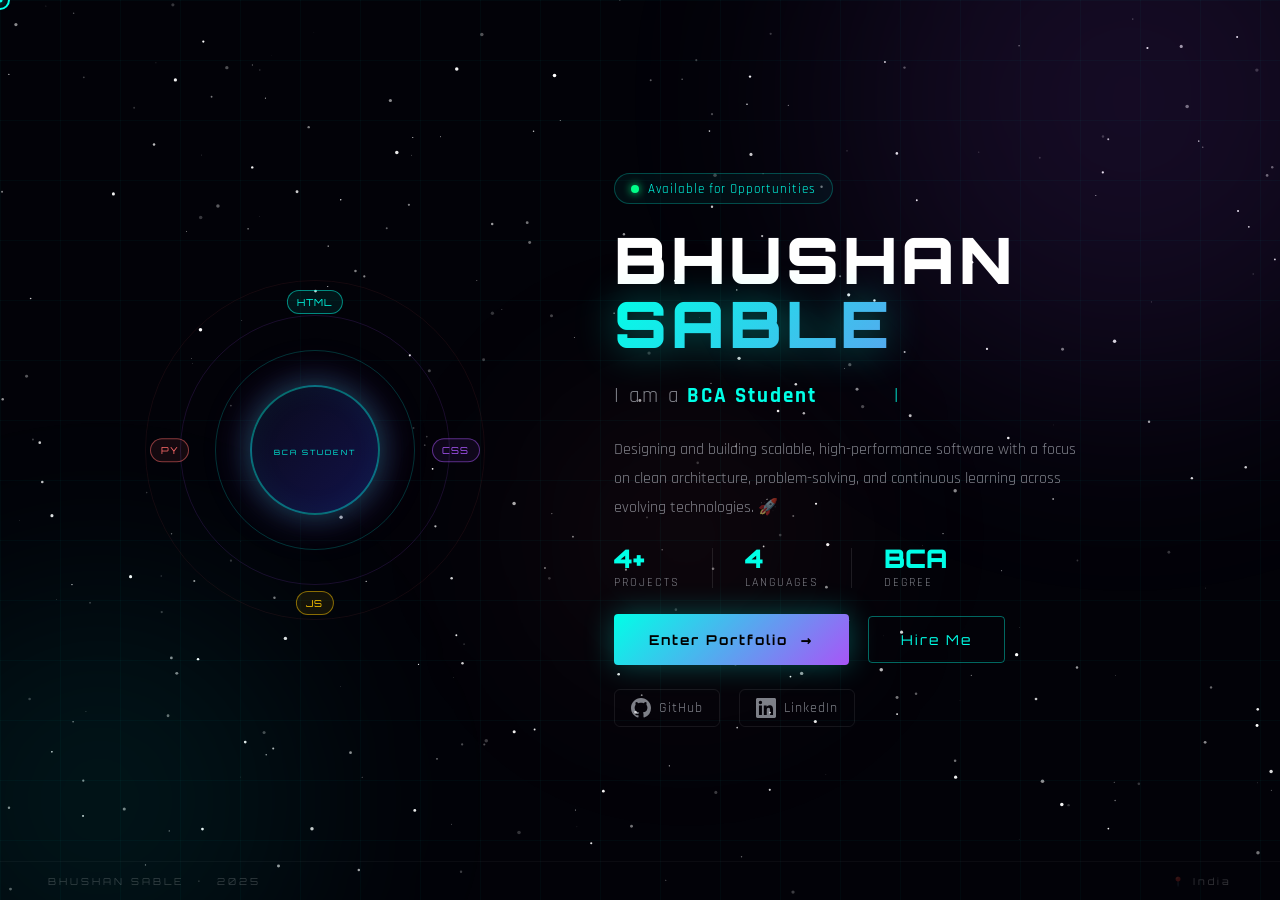
==== commit 019868e5: "do some chnageses" ====
--- a/index.html
+++ b/index.html
@@ -38,7 +38,7 @@
       <div class="orbit-ring ring3"></div>
       <div class="avatar-glow"></div>
       <div class="avatar-box">
-        <div class="avatar-emoji">👨‍💻</div>
+        <div class="avatar-emoji"></div>
         <div class="avatar-label">BCA STUDENT</div>
       </div>
       <!-- Orbiting Badges -->
